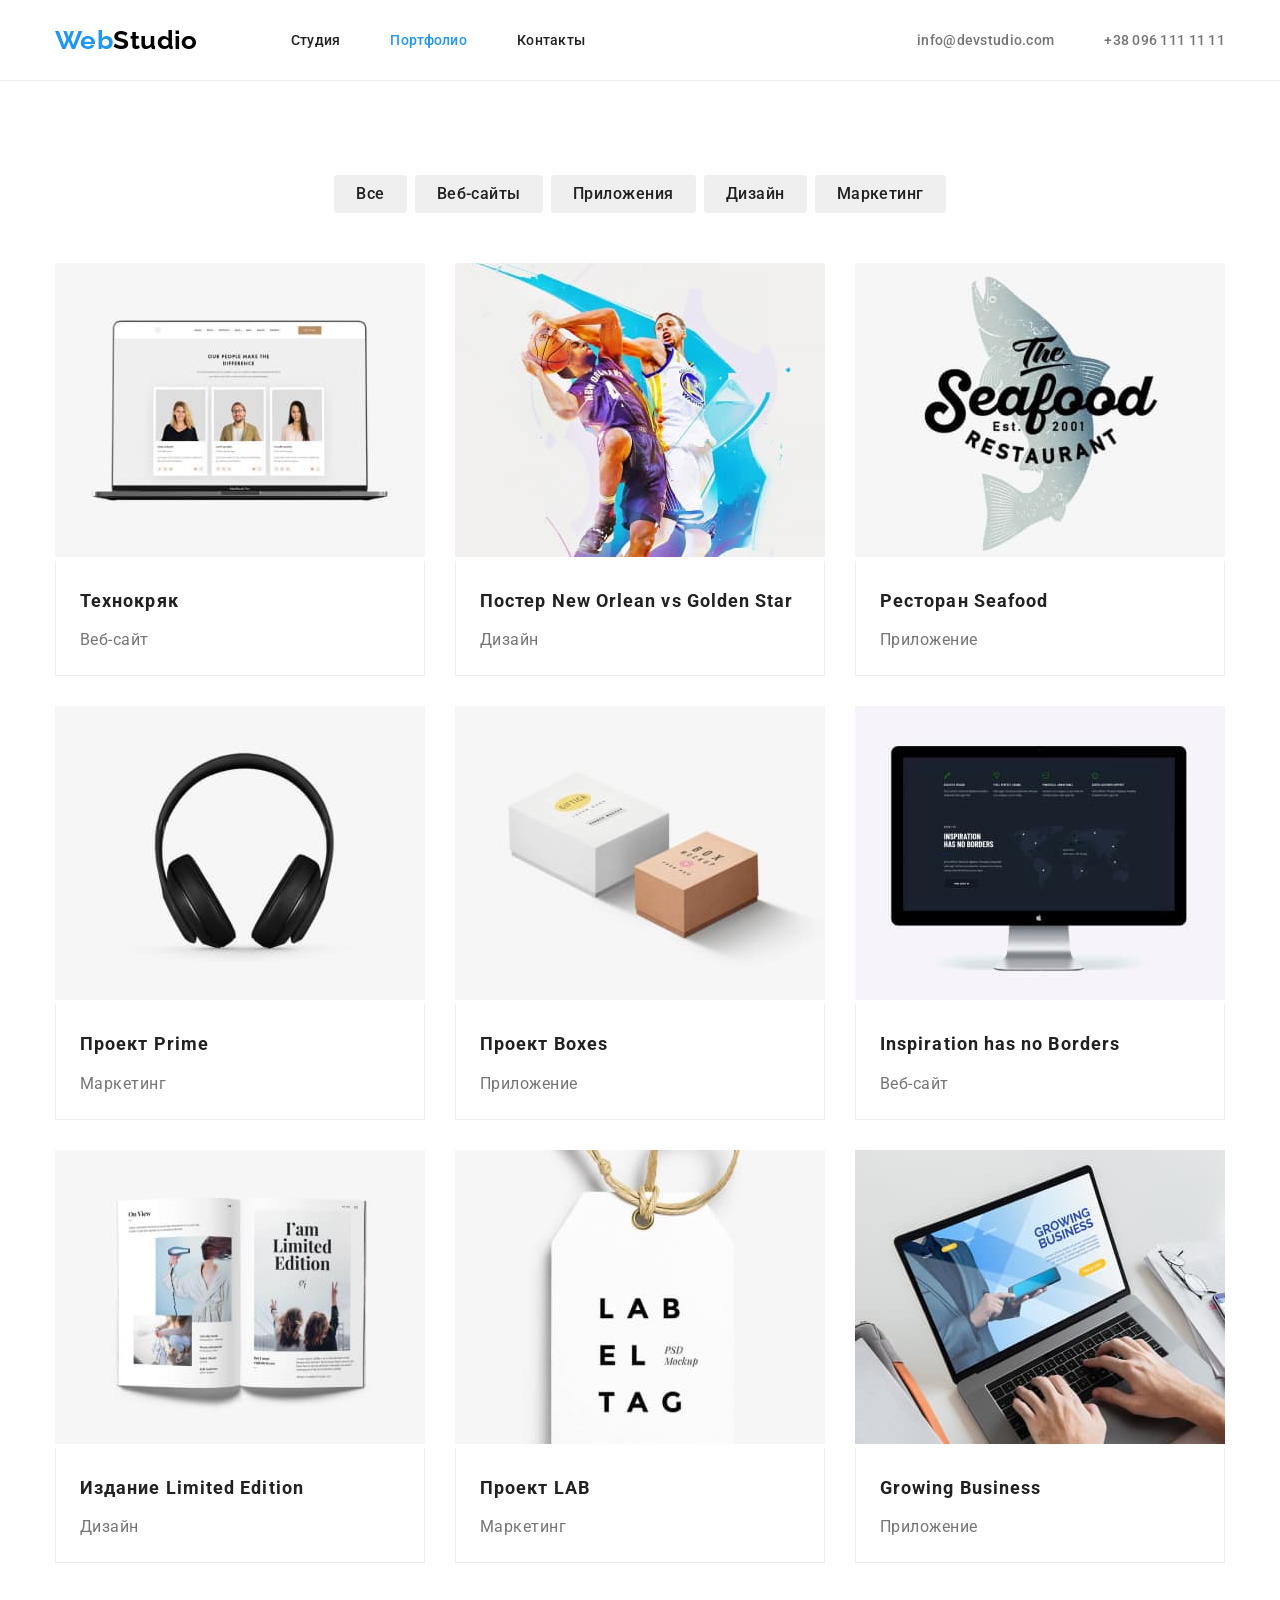
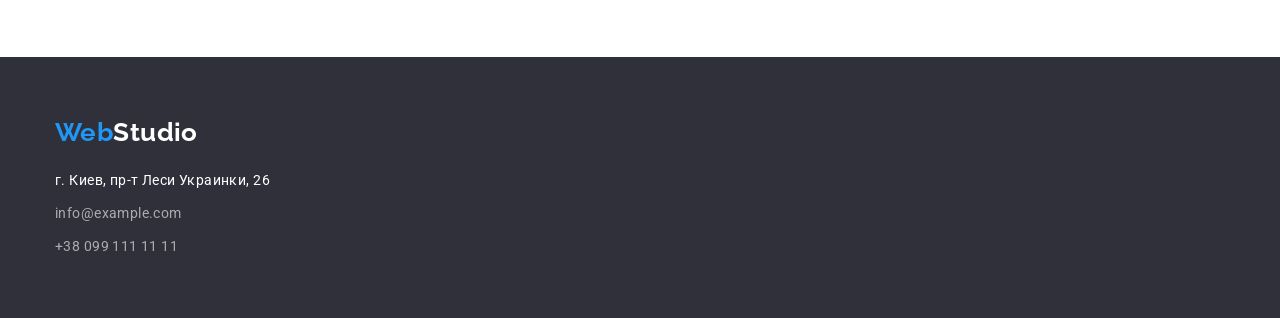
==== portfolio.html @ 9fe2330b "Initial commit" ====
<!DOCTYPE html>
<html lang="ru">
  <head>
    <meta charset="UTF-8" />
    <meta http-equiv="X-UA-Compatible" content="IE=edge" />
    <meta name="viewport" content="width=device-width, initial-scale=1.0" />
    <title>Document</title>
    <link rel="preconnect" href="https://fonts.googleapis.com" />
    <link rel="preconnect" href="https://fonts.gstatic.com" crossorigin />
    <link
      href="https://fonts.googleapis.com/css2?family=Raleway:wght@700&family=Roboto:wght@400;500;700;900&display=swap"
      rel="stylesheet"
    />
    <link
    rel="stylesheet"
    href="https://cdnjs.cloudflare.com/ajax/libs/modern-normalize/1.1.0/modern-normalize.min.css"
    integrity="sha512-wpPYUAdjBVSE4KJnH1VR1HeZfpl1ub8YT/NKx4PuQ5NmX2tKuGu6U/JRp5y+Y8XG2tV+wKQpNHVUX03MfMFn9Q=="
    crossorigin="anonymous"
    referrerpolicy="no-referrer"
  />
    <link rel="stylesheet" href="css/stules.css" />
  </head>
  <body>
    <!--Header section/шапка-->
    <header class="header">
      <div class="container header-container">
        <nav class="header-nav">
          <a class="logo" href=""><span class="logo-element">Web</span>Studio</a>
          <ul class="header-list">
            <li class="header-item">
              <a class="header-link" href="index.html">Студия</a>
            </li>
            <li class="header-item">
              <a class="header-link current-link" href="portfolio.html">Портфолио</a>
            </li>
            <li class="header-item">
              <a class="header-link" href="">Контакты</a>
            </li>
          </ul>
        </nav>

        <ul class="contacts">
          <li class="contacts-item">
            <a class="contacts-link" href="mailto:info@devstudio.com">info@devstudio.com</a>
          </li>
          <li class="contacts-item">
            <a class="contacts-link" href="tel:+380961111111">+38 096 111 11 11</a>
          </li>
        </ul>
      </div>
    </header>
    <main>
      <!--portfolio button-->
      <section class=" section">
        <div class="container">
        <ul class="portfolio-list ">
          <li class="portfolio-btn"><button type="button" class="text-btn">Все</button></li>
          <li class="portfolio-btn"><button type="button" class="text-btn">Веб-сайты</button></li>
          <li class="portfolio-btn"><button type="button" class="text-btn">Приложения</button></li>
          <li class="portfolio-btn"><button type="button" class="text-btn">Дизайн</button></li>
          <li class="portfolio-btn"><button type="button" class="text-btn">Маркетинг</button></li>
        </ul>
        <!--portfolio-->
        <ul class="portfolio-img-list">
          <li class="portfolio-item">
            <img src="./images/portfolio/technoquack.jpg" alt="две девушки и мужчина" width="370" />
           <div class="portfolio-kard">
            <h2 class="portfolio-title">Технокряк</h2>
            <p class="portfolio-text">Веб-сайт</p>
          </div>
          </li>
          <li class="portfolio-item">
            <img src="./images/portfolio/neworlean.jpg" alt="двoе мужчин с мячом " width="370" />
            <div class="portfolio-kard">
            <h2 class="portfolio-title"> Постер New Orlean vs Golden Star</h2>
            <p class="portfolio-text"> Дизайн</p>
          </div>
          </li>
          <li class="portfolio-item">
            <img src="./images/portfolio/seafood.jpg" alt="рыба" width="370" />
           <div class="portfolio-kard">
            <h2 class="portfolio-title">Ресторан Seafood</h2>
            <p class="portfolio-text">Приложение</p>
          </div>
          </li>
          <li class="portfolio-item">
            <img src="./images/portfolio/prime.jpg" alt="наушники" width="370" />
            <div class="portfolio-kard">
            <h2 class="portfolio-title">Проект Prime</h2>
            <p class="portfolio-text">Маркетинг</p>
          </div>
          </li>
          <li class="portfolio-item">
            <img src="./images/portfolio/boxes.jpg" alt=" две коробки" width="370" />
            <div class="portfolio-kard">
            <h2 class="portfolio-title">Проект Boxes</h2>
            <p class="portfolio-text">Приложение</p>
          </div>
          </li>
          <li class="portfolio-item">
            <img src="./images/portfolio/inspiration.jpg" alt="монитор" width="370" />
            <div class="portfolio-kard">
            <h2 class="portfolio-title">Inspiration has no Borders</h2>
            <p class="portfolio-text">Веб-сайт</p>
          </div>
          </li>
          <li class="portfolio-item">
            <img src="./images/portfolio/limited.jpg" alt="книга" width="370" />
            <div class="portfolio-kard">
            <h2 class="portfolio-title">Издание Limited Edition</h2>
            <p class="portfolio-text">Дизайн</p>
          </div>
          </li>
          <li class="portfolio-item">
            <img src="./images/portfolio/lab.jpg" alt="этикетка" width="370" />
            <div class="portfolio-kard">
            <h2 class="portfolio-title">Проект LAB</h2>
            <p class="portfolio-text">Маркетинг</p>
          </div>
          </li>
          <li class="portfolio-item">
            <img src="./images/portfolio/business.jpg" alt="ноутбук" width="370" />
            <div class="portfolio-kard">
            <h2 class="portfolio-title">Growing Business</h2>
            <p class="portfolio-text">Приложение</p>
          </div>
          </li>
        </ul>
      </div>
      </section>
    </main>
    <!--footer section/футер-->
    <footer class="footer">
      <div class="container">
      <a class="logo dark" href=""><span class="logo-element">Web</span>Studio</a>
      <address class="address">
        <ul class="address-list">
          <li class="fooer-item">
            <a
              class="adress-maps"
              href="https://goo.gl/maps/gGmX7VC3EeBHj8JXA"
              target="_blank"
              rel="noopener noreferrer"
              >г. Киев, пр-т Леси Украинки, 26</a
            >
          </li>
          <li class="fooer-item">
            <a class="footer-mail" href="mailto:info@example.com">info@example.com</a>
          </li>
          <li class="fooer-item">
            <a class="footer-tel" href="tel:+380991111111">+38 099 111 11 11</a>
          </li>
        </ul>
      </address>
    </div>
    </footer>
  </body>
</html>
---- css/stules.css ----
:root {
  /* fonts */
  --main-font: Roboto, sans-serif;
  --secondary-font: Raleway, sans-serif;
  /* text colors */
  --main-tx-cl: #212121;
  --secondary-tx-cl: #757575;
  /* bg colors */
  --dark-bg-cl: #2f303a;
  --light-bg-cl: #f5f4fa;
  --white-color: #ffffff;
  /* logo colors */
  --blue-logo-cl: #2196f3;
  --dark-logo-cl: #000000;
  --white-logo-cl: #ffffff;
  /* others colors */
  --footer-primary-cl: rgba(255, 255, 255, 0.6);
}

/* reset styles */

/*сброс маржинов верх-низ*/
h1,
h2,
h3,
h4,
h5,
h6,
p,
a,
ul,
li {
  text-decoration: none;
  list-style: none;
  padding: 0;
  margin: 0;
}

/* Убрирает ненужные заголовки */
.hidden {
  position: absolute;
  width: 1px;
  height: 1px;
  margin: -1px;
  border: 0;
  padding: 0;

  white-space: nowrap;
  clip-path: inset(100%);
  clip: rect(0 0 0 0);
  overflow: hidden;
}

/* base styles */
.btn {
  font-family: inherit;
  display: inline-block;
  border: 0;
  cursor: pointer;
  text-align: center;
}

/* добавляет Контейнер */
.container {
  width: 1200px;
  padding-left: 15px;
  padding-right: 15px;
  margin-left: auto;
  margin-right: auto;
}

/* body */
body {
  font-family: var(--main-font);
  color: var(--main-tx-cl);
  letter-spacing: 0.03em;
  font-size: 14px;
  line-height: 1.14;
}

/*логотип*/
.logo {
  font-family: var(--secondary-font);
  color: var(--dark-logo-cl);

  font-weight: 700;
  font-size: 26px;
  line-height: calc(31 / 26);
}

/*добавляет цвет в логотип*/
.logo-element {
  color: var(--blue-logo-cl);
}

/* розмещает в одну строку лого и навигацию*/
.header-container,
.header-nav {
  display: flex;
  align-items: center;
}

/* добавляет отступ от логотипа*/
.header-list {
  display: flex;
  margin-left: 93px;
}

/*добавляет отступ в навигации*/
.header-list .header-item:not(:last-child) {
  margin-right: 50px;
}

/* */
.header-link,
.contacts-link {
  color: var(--main-tx-cl);

  display: block;
  padding-top: 32px;
  padding-bottom: 32px;

  font-weight: 500;
  font-size: 14px;
  line-height: calc(16 / 14);
  letter-spacing: 0.02em;
}

/*розмещает в одну строку контакты*/
.contacts {
  display: flex;
  margin-left: auto;
}

/*добавляет отступ в контактах*/
.contacts .contacts-item:not(:last-child) {
  margin-right: 50px;
}

.contacts-link {
  color: #757575;
}

.current-link {
  color: #2196f3;
}

.contacts-link:hover,
.contacts-link:focus,
.header-link:hover,
.header-link:focus {
  color: var(--blue-logo-cl);
}
/*добавляет нижнюю рамку*/
.header {
  border-bottom: 1px solid #ececec;
}

/* hero section */
.hero {
  background-color: var(--dark-bg-cl);
  text-align: center;
  padding: 200px 0;
}

.hero-title {
  color: #ffffff;

  font-weight: 900;
  font-size: 44px;
  line-height: calc(60 / 44);
  letter-spacing: 0.06em;
  text-transform: uppercase;

  margin-top: 0px;
  margin-bottom: 30px;
}
/*кнопка-героя*/
.hero-btn {
  background-color: #2196f3;
  color: #ffffff;

  font-weight: 700;
  font-size: 16px;
  line-height: calc(30 / 16);
  letter-spacing: 0.06em;

  border-radius: 4px;
  padding: 10px 32px;
  min-width: 200px;
}

.btn:hover,
.btn:focus {
  background-color: #188ce8;
}

/* work section */

.section {
  padding-top: 94px;
  padding-bottom: 94px;
}

.no-pading {
  padding-bottom: 0;
}

.work-list {
  display: flex;
  justify-content: center;
}

.work-list .work-item:not(:last-child) {
  margin-right: 30px;
}

.work-item {
  width: 270px;
}

.work-title {
  font-weight: 700;
  font-size: 14px;
  line-height: calc(16 / 14);
  letter-spacing: 0.03em;
  text-transform: uppercase;

  margin-bottom: 10px;
}
.work-text {
  font-size: 14px;
  line-height: calc(24 / 14);
  letter-spacing: 0.03em;
  color: #757575;
}

/* lessons section/Чем мы занимаемся */

.lessons-title {
  text-align: center;

  font-weight: 700;
  font-size: 36px;
  line-height: calc(42 / 36);
  letter-spacing: 0.03em;

  margin-bottom: 50px;
}

.lessons-list {
  display: flex;
  justify-content: space-between;
  padding-left: 0;
}

.lessons-img {
  display: block;
}

.lessons-list .lessons-item:not(:last-child) {
  margin-right: 30px;
}

/* team section/Наша команда */
.team {
  background: #f5f4fa;
  }
  
.team-title {
  color: #212121;
  text-align: center;

  font-weight: 700;
  font-size: 36px;
  line-height: calc(42 / 36);
  letter-spacing: 0.03em;

  margin-bottom: 50px;
}

.team-list {
  display: flex;
  justify-content: space-between;
  padding-left: 0;
}

.team-list .team-item:not(:last-child) {
  margin-right: 30px;
}

.team-card {
  background-color: #ffffff;

  text-align: center;
  box-shadow: 0px 1px 3px rgba(0, 0, 0, 0.12), 0px 1px 1px rgba(0, 0, 0, 0.14),
    0px 2px 1px rgba(0, 0, 0, 0.2);
  border-radius: 0px 0px 4px 4px;

  padding-top: 30px;
  padding-bottom: 30px;
}

.team-job {
  font-size: 16px;
  line-height: calc(19 / 16);
  letter-spacing: 0.03em;
  color: #757575;
}

.team-name {
  font-weight: 500;
  font-size: 16px;
  line-height: calc(19 / 16);
  letter-spacing: 0.03em;

  margin-bottom: 10px;
}

/* footer section/футер */
.footer {
  background: #2f303a;
  padding-top: 60px;
  padding-bottom: 60px;
}

.dark {
  color: #ffffff;
  display: inline-block;
  margin-bottom: 20px;
}

.address-list .fooer-item:not(:last-child) {
  margin-bottom: 9px;
}

.address {
  font-style: normal;
}

.adress-maps {
  font-size: 14px;
  line-height: calc(24 / 14);
  letter-spacing: 0.03em;
  color: #ffffff;
}

.footer-mail,
.footer-tel {
  font-size: 14px;
  line-height: calc(24 / 14);
  letter-spacing: 0.03em;
  color: rgba(255, 255, 255, 0.6);
}

.footer-mail:hover,
.footer-mail:focus,
.footer-tel:hover,
.footer-tel:focus {
  color: #188ce8;
}

/*стили для портфолио*/

/*portfolio  */

.portfolio-list {
  display: flex;
  justify-content: center;

  margin-bottom: 50px;
}

.portfolio-list .portfolio-btn:not(:last-child) {
  margin-right: 8px;
}

.text-btn {
  color: #212121;
  font-family: inherit;
  font-weight: 500;

  font-size: 16px;
  line-height: calc(26 / 16);
  letter-spacing: 0.03em;
  text-align: center;
  cursor: pointer;

  padding: 6px 22px;
  border-radius: 4px;
  border: 0;
}

.text-btn-withe:hover,
.text-btn-withe:focus,
.text-btn:hover,
.text-btn:focus {
  background-color: #188ce8;
  color: #ffffff;
}

.portfolio-img-list {
  display: flex;
  flex-wrap: wrap;
}

/* calc ((100% - кол-во марджинов в строке * значение марджина ) / кол-во элементов в строке */
.portfolio-img-list .portfolio-item {
  width: calc((100% - 60px) / 3);

  margin-right: 30px;
  margin-bottom: 30px;
}

.portfolio-img-list .portfolio-item:nth-child(3n) {
  margin-right: 0;
}

.portfolio-img-list .portfolio-item:nth-last-child(-n + 3) {
  margin-bottom: 0;
}

.portfolio-kard {
  padding: 20px 24px;
  border: 1px solid #eeeeee;
  border-top: 0;
}

.portfolio-title {
  font-weight: 700;
  font-size: 18px;
  line-height: calc(36 / 16);
  letter-spacing: 0.06em;
  color: #212121;

  margin-bottom: 4px;
}

.portfolio-text {
  font-size: 16px;
  line-height: calc(30 / 16);
  letter-spacing: 0.03em;
  color: #757575;
}
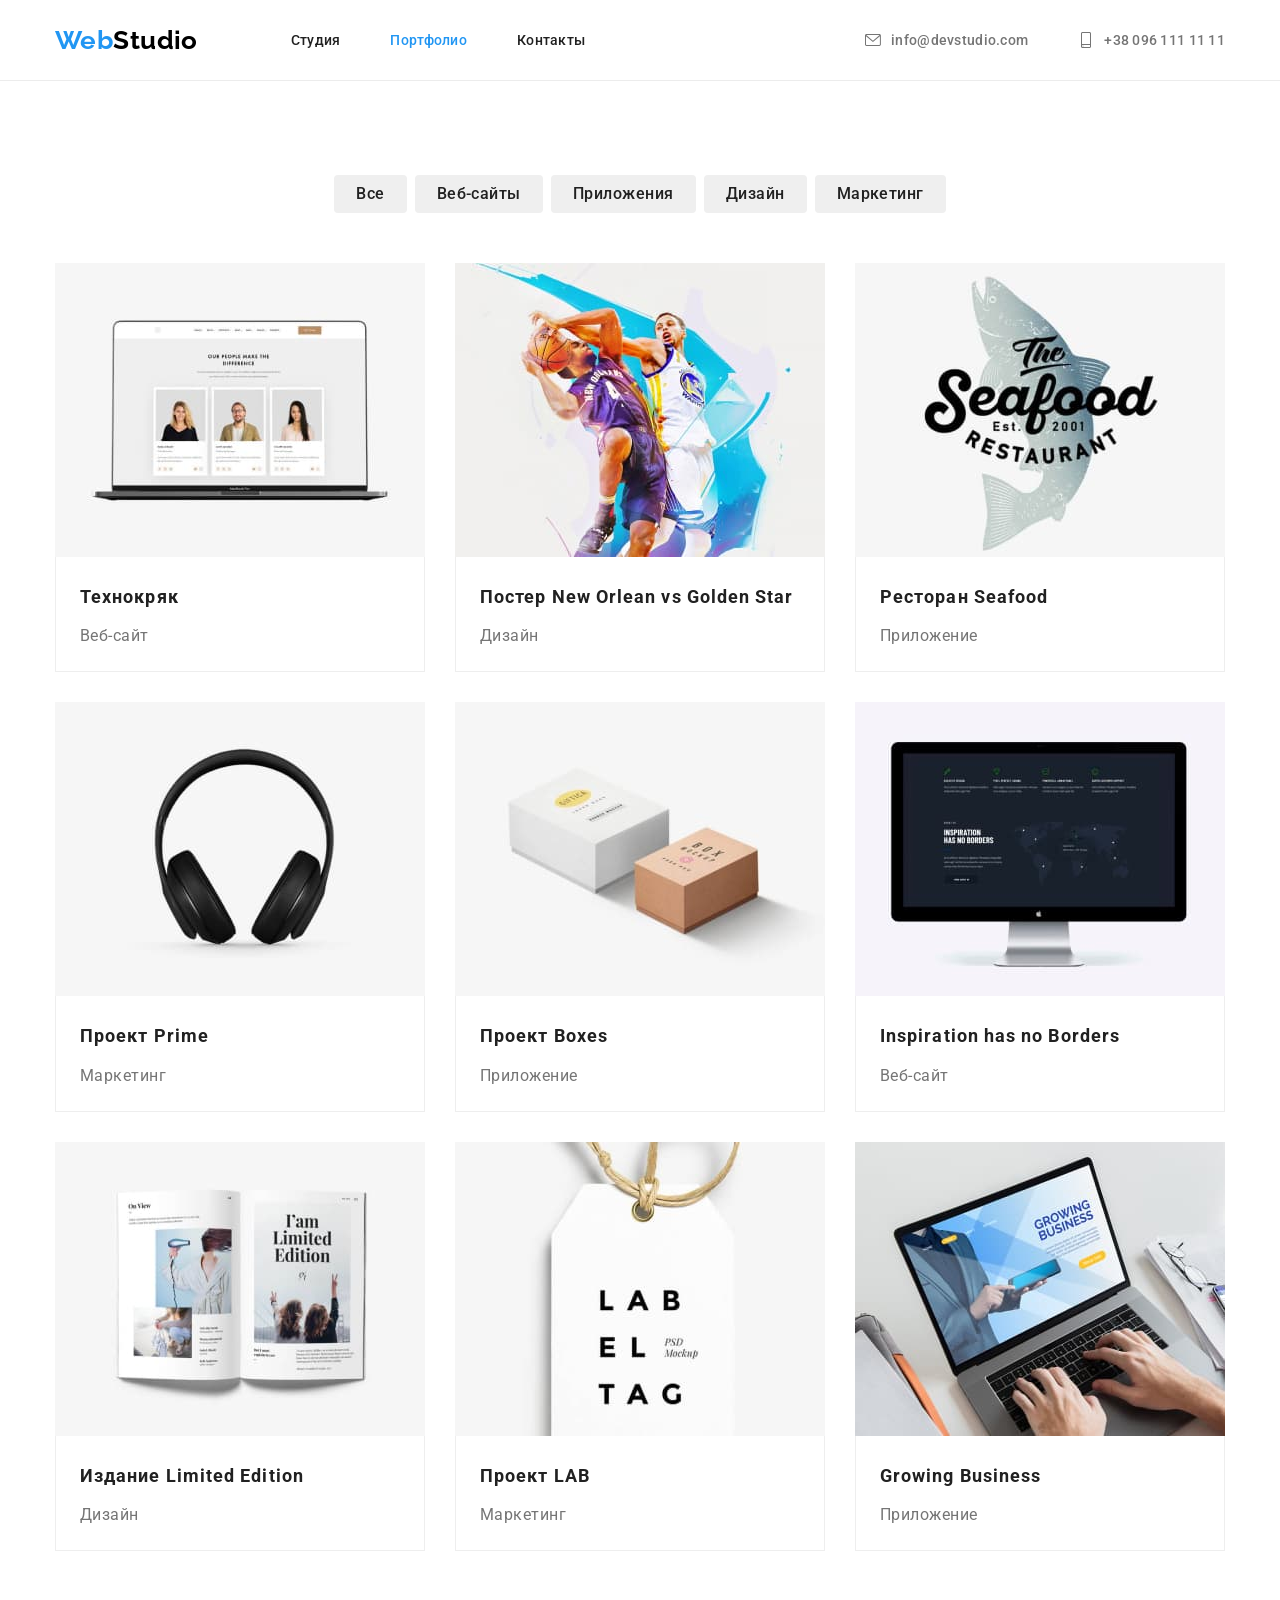
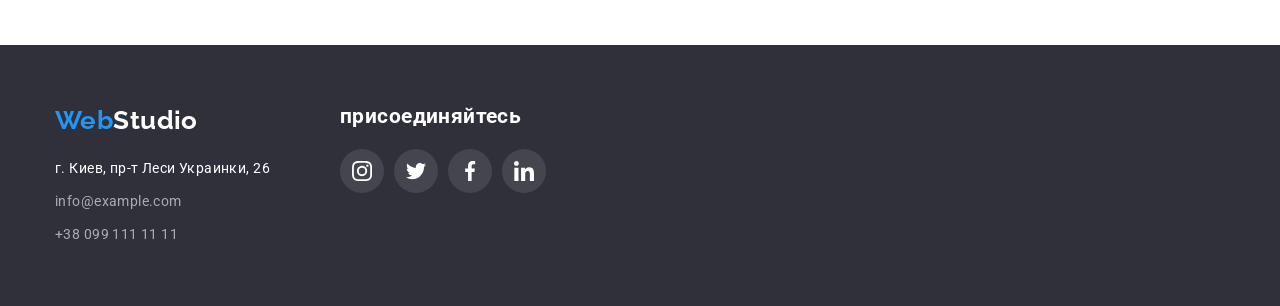
==== commit 31bf1782: "добавляет тень на портфолио" ====
--- a/portfolio.html
+++ b/portfolio.html
@@ -12,12 +12,12 @@
       rel="stylesheet"
     />
     <link
-    rel="stylesheet"
-    href="https://cdnjs.cloudflare.com/ajax/libs/modern-normalize/1.1.0/modern-normalize.min.css"
-    integrity="sha512-wpPYUAdjBVSE4KJnH1VR1HeZfpl1ub8YT/NKx4PuQ5NmX2tKuGu6U/JRp5y+Y8XG2tV+wKQpNHVUX03MfMFn9Q=="
-    crossorigin="anonymous"
-    referrerpolicy="no-referrer"
-  />
+      rel="stylesheet"
+      href="https://cdnjs.cloudflare.com/ajax/libs/modern-normalize/1.1.0/modern-normalize.min.css"
+      integrity="sha512-wpPYUAdjBVSE4KJnH1VR1HeZfpl1ub8YT/NKx4PuQ5NmX2tKuGu6U/JRp5y+Y8XG2tV+wKQpNHVUX03MfMFn9Q=="
+      crossorigin="anonymous"
+      referrerpolicy="no-referrer"
+    />
     <link rel="stylesheet" href="css/stules.css" />
   </head>
   <body>
@@ -38,121 +38,171 @@
             </li>
           </ul>
         </nav>
-
         <ul class="contacts">
           <li class="contacts-item">
-            <a class="contacts-link" href="mailto:info@devstudio.com">info@devstudio.com</a>
+            <a class="contacts-link" href="mailto:info@devstudio.com">
+              <svg class="svg-mail">
+                <use href="./images/icons.svg#mail"></use>
+              </svg>
+              info@devstudio.com</a
+            >
           </li>
           <li class="contacts-item">
-            <a class="contacts-link" href="tel:+380961111111">+38 096 111 11 11</a>
+            <a class="contacts-link" href="tel:+380961111111">
+              <svg class="svg-smartphone">
+                <use href="./images/icons.svg#smartphone"></use>
+              </svg>
+              +38 096 111 11 11</a
+            >
           </li>
         </ul>
       </div>
     </header>
     <main>
       <!--portfolio button-->
-      <section class=" section">
+      <section class="section">
         <div class="container">
-        <ul class="portfolio-list ">
-          <li class="portfolio-btn"><button type="button" class="text-btn">Все</button></li>
-          <li class="portfolio-btn"><button type="button" class="text-btn">Веб-сайты</button></li>
-          <li class="portfolio-btn"><button type="button" class="text-btn">Приложения</button></li>
-          <li class="portfolio-btn"><button type="button" class="text-btn">Дизайн</button></li>
-          <li class="portfolio-btn"><button type="button" class="text-btn">Маркетинг</button></li>
-        </ul>
-        <!--portfolio-->
-        <ul class="portfolio-img-list">
-          <li class="portfolio-item">
-            <img src="./images/portfolio/technoquack.jpg" alt="две девушки и мужчина" width="370" />
-           <div class="portfolio-kard">
-            <h2 class="portfolio-title">Технокряк</h2>
-            <p class="portfolio-text">Веб-сайт</p>
-          </div>
-          </li>
-          <li class="portfolio-item">
-            <img src="./images/portfolio/neworlean.jpg" alt="двoе мужчин с мячом " width="370" />
-            <div class="portfolio-kard">
-            <h2 class="portfolio-title"> Постер New Orlean vs Golden Star</h2>
-            <p class="portfolio-text"> Дизайн</p>
-          </div>
-          </li>
-          <li class="portfolio-item">
-            <img src="./images/portfolio/seafood.jpg" alt="рыба" width="370" />
-           <div class="portfolio-kard">
-            <h2 class="portfolio-title">Ресторан Seafood</h2>
-            <p class="portfolio-text">Приложение</p>
-          </div>
-          </li>
-          <li class="portfolio-item">
-            <img src="./images/portfolio/prime.jpg" alt="наушники" width="370" />
-            <div class="portfolio-kard">
-            <h2 class="portfolio-title">Проект Prime</h2>
-            <p class="portfolio-text">Маркетинг</p>
-          </div>
-          </li>
-          <li class="portfolio-item">
-            <img src="./images/portfolio/boxes.jpg" alt=" две коробки" width="370" />
-            <div class="portfolio-kard">
-            <h2 class="portfolio-title">Проект Boxes</h2>
-            <p class="portfolio-text">Приложение</p>
-          </div>
-          </li>
-          <li class="portfolio-item">
-            <img src="./images/portfolio/inspiration.jpg" alt="монитор" width="370" />
-            <div class="portfolio-kard">
-            <h2 class="portfolio-title">Inspiration has no Borders</h2>
-            <p class="portfolio-text">Веб-сайт</p>
-          </div>
-          </li>
-          <li class="portfolio-item">
-            <img src="./images/portfolio/limited.jpg" alt="книга" width="370" />
-            <div class="portfolio-kard">
-            <h2 class="portfolio-title">Издание Limited Edition</h2>
-            <p class="portfolio-text">Дизайн</p>
-          </div>
-          </li>
-          <li class="portfolio-item">
-            <img src="./images/portfolio/lab.jpg" alt="этикетка" width="370" />
-            <div class="portfolio-kard">
-            <h2 class="portfolio-title">Проект LAB</h2>
-            <p class="portfolio-text">Маркетинг</p>
-          </div>
-          </li>
-          <li class="portfolio-item">
-            <img src="./images/portfolio/business.jpg" alt="ноутбук" width="370" />
-            <div class="portfolio-kard">
-            <h2 class="portfolio-title">Growing Business</h2>
-            <p class="portfolio-text">Приложение</p>
-          </div>
-          </li>
-        </ul>
-      </div>
+          <ul class="portfolio-list">
+            <li class="portfolio-btn"><button type="button" class="text-btn">Все</button></li>
+            <li class="portfolio-btn"><button type="button" class="text-btn">Веб-сайты</button></li>
+            <li class="portfolio-btn">
+              <button type="button" class="text-btn">Приложения</button>
+            </li>
+            <li class="portfolio-btn"><button type="button" class="text-btn">Дизайн</button></li>
+            <li class="portfolio-btn"><button type="button" class="text-btn">Маркетинг</button></li>
+          </ul>
+          <!--portfolio-->
+          <ul class="portfolio-img-list">
+            <li class="portfolio-item">
+              <img
+                src="./images/portfolio/technoquack.jpg"
+                alt="две девушки и мужчина"
+                width="370"
+              />
+              <div class="portfolio-kard">
+                <h2 class="portfolio-title">Технокряк</h2>
+                <p class="portfolio-text">Веб-сайт</p>
+              </div>
+            </li>
+            <li class="portfolio-item">
+              <img src="./images/portfolio/neworlean.jpg" alt="двoе мужчин с мячом " width="370" />
+              <div class="portfolio-kard">
+                <h2 class="portfolio-title">Постер New Orlean vs Golden Star</h2>
+                <p class="portfolio-text">Дизайн</p>
+              </div>
+            </li>
+            <li class="portfolio-item">
+              <img src="./images/portfolio/seafood.jpg" alt="рыба" width="370" />
+              <div class="portfolio-kard">
+                <h2 class="portfolio-title">Ресторан Seafood</h2>
+                <p class="portfolio-text">Приложение</p>
+              </div>
+            </li>
+            <li class="portfolio-item">
+              <img src="./images/portfolio/prime.jpg" alt="наушники" width="370" />
+              <div class="portfolio-kard">
+                <h2 class="portfolio-title">Проект Prime</h2>
+                <p class="portfolio-text">Маркетинг</p>
+              </div>
+            </li>
+            <li class="portfolio-item">
+              <img src="./images/portfolio/boxes.jpg" alt=" две коробки" width="370" />
+              <div class="portfolio-kard">
+                <h2 class="portfolio-title">Проект Boxes</h2>
+                <p class="portfolio-text">Приложение</p>
+              </div>
+            </li>
+            <li class="portfolio-item">
+              <img src="./images/portfolio/inspiration.jpg" alt="монитор" width="370" />
+              <div class="portfolio-kard">
+                <h2 class="portfolio-title">Inspiration has no Borders</h2>
+                <p class="portfolio-text">Веб-сайт</p>
+              </div>
+            </li>
+            <li class="portfolio-item">
+              <img src="./images/portfolio/limited.jpg" alt="книга" width="370" />
+              <div class="portfolio-kard">
+                <h2 class="portfolio-title">Издание Limited Edition</h2>
+                <p class="portfolio-text">Дизайн</p>
+              </div>
+            </li>
+            <li class="portfolio-item">
+              <img src="./images/portfolio/lab.jpg" alt="этикетка" width="370" />
+              <div class="portfolio-kard">
+                <h2 class="portfolio-title">Проект LAB</h2>
+                <p class="portfolio-text">Маркетинг</p>
+              </div>
+            </li>
+            <li class="portfolio-item">
+              <img src="./images/portfolio/business.jpg" alt="ноутбук" width="370" />
+              <div class="portfolio-kard">
+                <h2 class="portfolio-title">Growing Business</h2>
+                <p class="portfolio-text">Приложение</p>
+              </div>
+            </li>
+          </ul>
+        </div>
       </section>
     </main>
     <!--footer section/футер-->
     <footer class="footer">
-      <div class="container">
-      <a class="logo dark" href=""><span class="logo-element">Web</span>Studio</a>
-      <address class="address">
-        <ul class="address-list">
-          <li class="fooer-item">
-            <a
-              class="adress-maps"
-              href="https://goo.gl/maps/gGmX7VC3EeBHj8JXA"
-              target="_blank"
-              rel="noopener noreferrer"
-              >г. Киев, пр-т Леси Украинки, 26</a
-            >
-          </li>
-          <li class="fooer-item">
-            <a class="footer-mail" href="mailto:info@example.com">info@example.com</a>
-          </li>
-          <li class="fooer-item">
-            <a class="footer-tel" href="tel:+380991111111">+38 099 111 11 11</a>
-          </li>
-        </ul>
-      </address>
-    </div>
+      <div class="container nav">
+        <div class="footer-address">
+          <a class="logo dark" href=""><span class="logo-element">Web</span>Studio</a>
+          <address class="address">
+            <ul class="address-list">
+              <li class="fooer-item">
+                <a
+                  class="adress-maps"
+                  href="https://goo.gl/maps/gGmX7VC3EeBHj8JXA"
+                  target="_blank"
+                  rel="noopener noreferrer"
+                  >г. Киев, пр-т Леси Украинки, 26</a
+                >
+              </li>
+              <li class="fooer-item">
+                <a class="footer-mail" href="mailto:info@example.com">info@example.com</a>
+              </li>
+              <li class="fooer-item">
+                <a class="footer-tel" href="tel:+380991111111">+38 099 111 11 11</a>
+              </li>
+            </ul>
+          </address>
+        </div>
+        <div class="fooer-social">
+          <h2 class="social-title">присоединяйтесь</h2>
+          <ul class="social-list">
+            <li class="social-item">
+              <a class="social-link" href="" target="_blank" rel="nofollow noopener noreferrer">
+                <svg class="svg-social">
+                  <use href="./images/icons.svg#instagram"></use>
+                </svg>
+              </a>
+            </li>
+            <li class="social-item">
+              <a class="social-link" href="" target="_blank" rel="nofollow noopener noreferrer">
+                <svg class="svg-social">
+                  <use href="./images/icons.svg#twitter"></use>
+                </svg>
+              </a>
+            </li>
+            <li class="social-item">
+              <a class="social-link" href="" target="_blank" rel="nofollow noopener noreferrer">
+                <svg class="svg-social">
+                  <use href="./images/icons.svg#facebook"></use>
+                </svg>
+              </a>
+            </li>
+            <li class="">
+              <a class="social-link" href="" target="_blank" rel="nofollow noopener noreferrer">
+                <svg class="svg-social">
+                  <use href="./images/icons.svg#linkedin"></use>
+                </svg>
+              </a>
+            </li>
+          </ul>
+        </div>
+      </div>
     </footer>
   </body>
 </html>
--- a/css/stules.css
+++ b/css/stules.css
@@ -35,6 +35,12 @@
   padding: 0;
   margin: 0;
 }
+/*0000000000000000000000000000000000000000000000000000*/
+img {
+  display: block;
+  max-width: 100%;
+  height: auto;
+}
 
 /* Убрирает ненужные заголовки */
 .hidden {
@@ -116,7 +122,8 @@
 .contacts-link {
   color: var(--main-tx-cl);
 
-  display: block;
+  display: flex;
+  align-items: center;
   padding-top: 32px;
   padding-bottom: 32px;
 
@@ -156,9 +163,23 @@
   border-bottom: 1px solid #ececec;
 }
 
+.svg-mail,
+.svg-smartphone {
+  fill: currentColor;
+  width: 16px;
+  height: 16px;
+  margin-right: 10px;
+}
+
 /* hero section */
 .hero {
+  max-width: 1600px;
   background-color: var(--dark-bg-cl);
+  background-image: linear-gradient(to right, rgba(47, 48, 58, 0.4), rgba(47, 48, 58, 0.4)),
+    url('../images/hero/hero.jpg');
+  background-repeat: no-repeat;
+  background-position: center;
+  background-size: cover;
   text-align: center;
   padding: 200px 0;
 }
@@ -219,6 +240,22 @@
   width: 270px;
 }
 
+.svg-work {
+  display: flex;
+  justify-content: center;
+  align-items: center;
+  width: 270px;
+  height: 120px;
+  margin-bottom: 30px;
+  background-color: #f5f4fa;
+  border-radius: 4px;
+}
+
+.work-icons {
+  width: 70px;
+  height: 70px;
+}
+
 .work-title {
   font-weight: 700;
   font-size: 14px;
@@ -265,8 +302,8 @@
 /* team section/Наша команда */
 .team {
   background: #f5f4fa;
-  }
-  
+}
+
 .team-title {
   color: #212121;
   text-align: center;
@@ -291,7 +328,6 @@
 
 .team-card {
   background-color: #ffffff;
-
   text-align: center;
   box-shadow: 0px 1px 3px rgba(0, 0, 0, 0.12), 0px 1px 1px rgba(0, 0, 0, 0.14),
     0px 2px 1px rgba(0, 0, 0, 0.2);
@@ -306,8 +342,9 @@
   line-height: calc(19 / 16);
   letter-spacing: 0.03em;
   color: #757575;
-}
-
+  margin-bottom: 16px;
+}
+/*111111111111111111111111*/
 .team-name {
   font-weight: 500;
   font-size: 16px;
@@ -317,6 +354,79 @@
   margin-bottom: 10px;
 }
 
+.svg-team {
+  display: flex;
+  justify-content: center;
+  padding-left: 32px;
+  padding-right: 32px;
+}
+.svg-team-item {
+  margin-right: 10px;
+}
+
+.svg-team-link {
+  display: flex;
+  justify-content: center;
+  align-items: center;
+  width: 44px;
+  height: 44px;
+  border-radius: 50%;
+  color: #afb1b8;
+}
+
+.svg-team-link:hover,
+.svg-team-link:focus {
+  color: #ffffff;
+  background-color: #2196f3;
+}
+
+.svg-icons {
+  fill: currentColor;
+  width: 20px;
+  height: 20px;
+}
+
+/*Постоянные клиенты*/
+
+.clients-title {
+  color: #212121;
+  font-weight: 700;
+  font-size: 36px;
+  line-height: 1.17;
+  text-align: center;
+  margin-top: 0;
+  margin-bottom: 50px;
+}
+
+.clients-list {
+  display: flex;
+  justify-content: space-between;
+  padding-left: 0;
+}
+
+.clients-link {
+  display: flex;
+  align-items: center;
+  justify-content: center;
+  width: 170px;
+  height: 92px;
+  color: #afb1b8;
+  border: 1px solid #afb1b8;
+  border-radius: 4px;
+}
+
+.clients-link > .svg-clients {
+  fill: currentColor;
+  height: 60px;
+}
+
+.clients-link:hover,
+.clients-link:focus {
+  color: #2196f3;
+  border-color: #2196f3;
+}
+
+/*88888888888888888888888*/
 /* footer section/футер */
 .footer {
   background: #2f303a;
@@ -402,6 +512,12 @@
 .portfolio-img-list {
   display: flex;
   flex-wrap: wrap;
+}
+
+.portfolio-img-list > .portfolio-item:hover,
+.portfolio-img-list > .portfolio-item:focus {
+  box-shadow: 0px 1px 1px rgba(0, 0, 0, 0.12), 0px 4px 4px rgba(0, 0, 0, 0.06),
+    1px 4px 6px rgba(0, 0, 0, 0.16);
 }
 
 /* calc ((100% - кол-во марджинов в строке * значение марджина ) / кол-во элементов в строке */
@@ -442,3 +558,51 @@
   letter-spacing: 0.03em;
   color: #757575;
 }
+
+.footer-address {
+  margin-right: 70px;
+}
+
+.social-title {
+  color: #ffffff;
+
+  margin-bottom: 20px;
+}
+
+.footer > .nav {
+  display: flex;
+}
+
+.footer-social {
+  padding-top: 15px;
+}
+
+.social-list {
+  display: flex;
+  justify-content: center;
+}
+
+.social-item {
+  margin-right: 10px;
+}
+
+.social-link {
+  display: flex;
+  justify-content: center;
+  align-items: center;
+  width: 44px;
+  height: 44px;
+  border-radius: 50%;
+  color: #ffffff;
+  background-color: rgba(255, 255, 255, 0.1);
+}
+.svg-social {
+  fill: currentColor;
+  width: 20px;
+  height: 20px;
+}
+
+.social-link:hover,
+.social-link:focus {
+  background-color: #188ce8;
+}
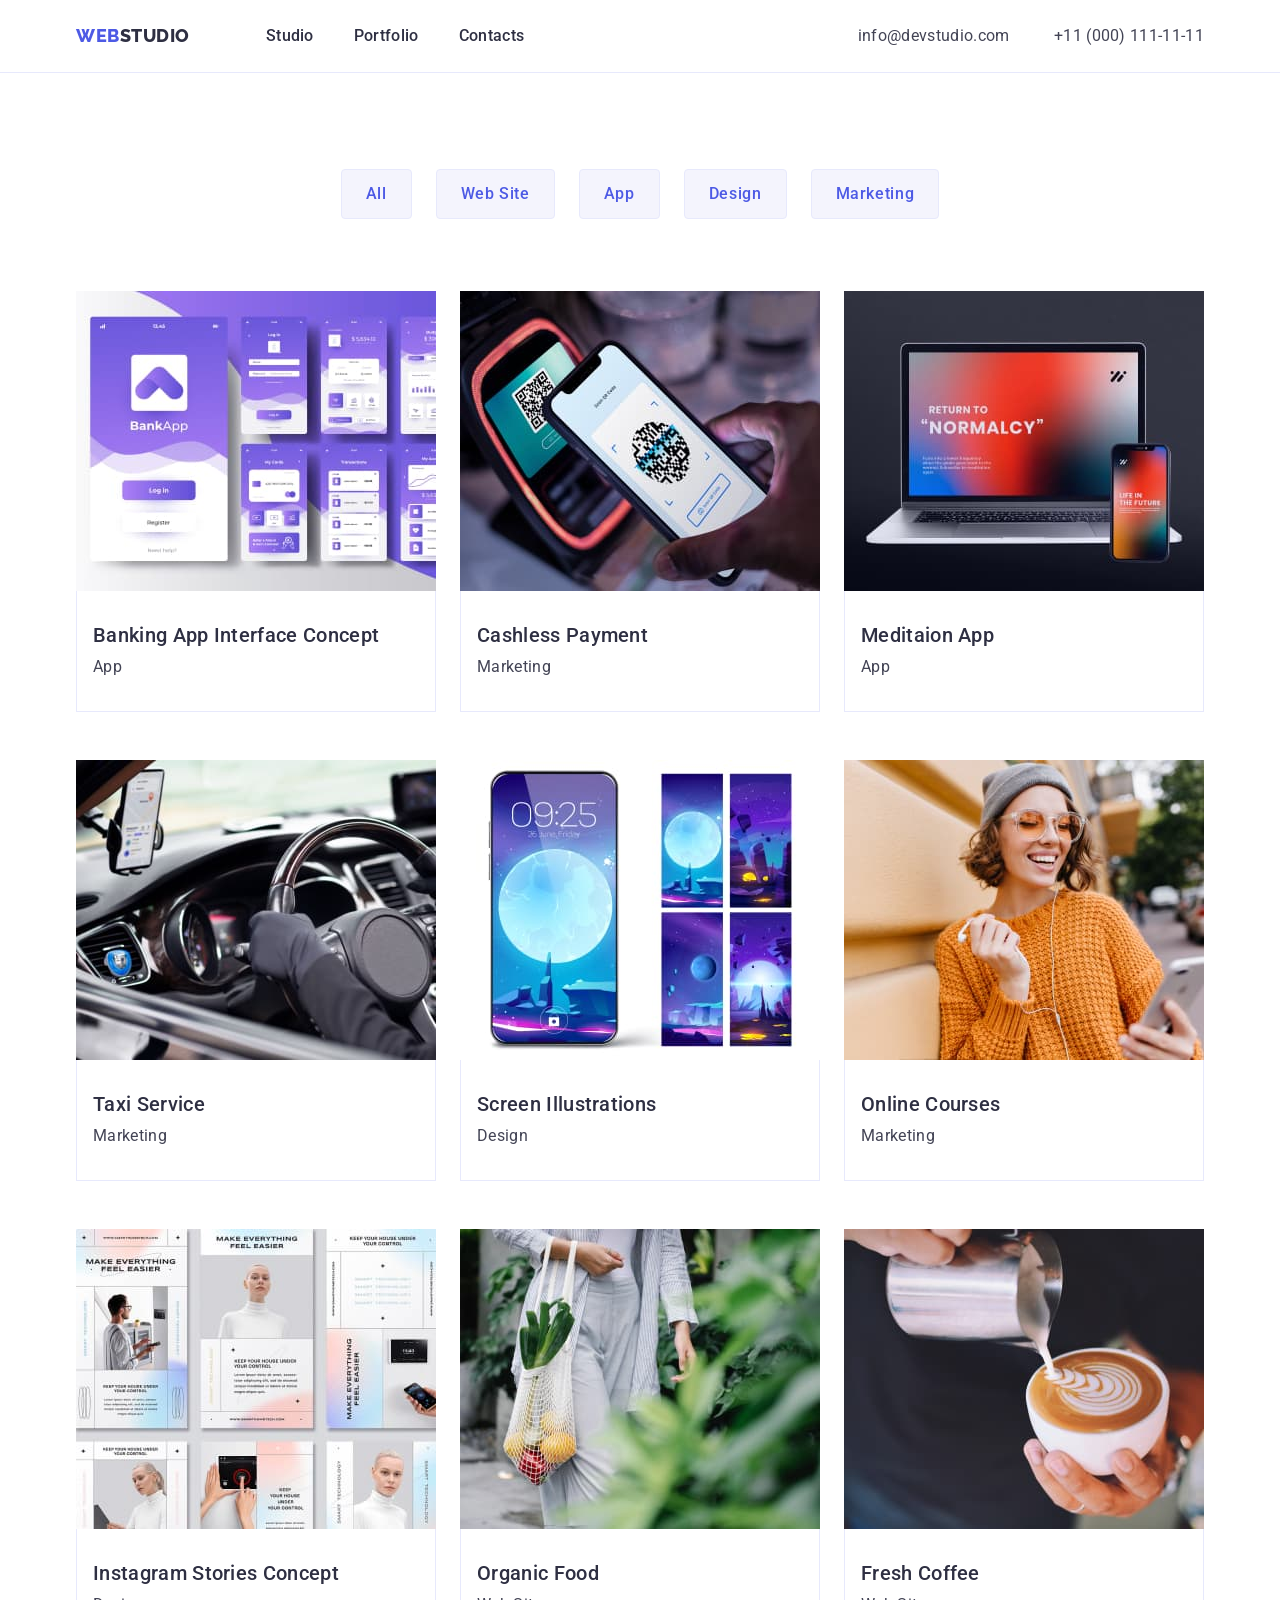
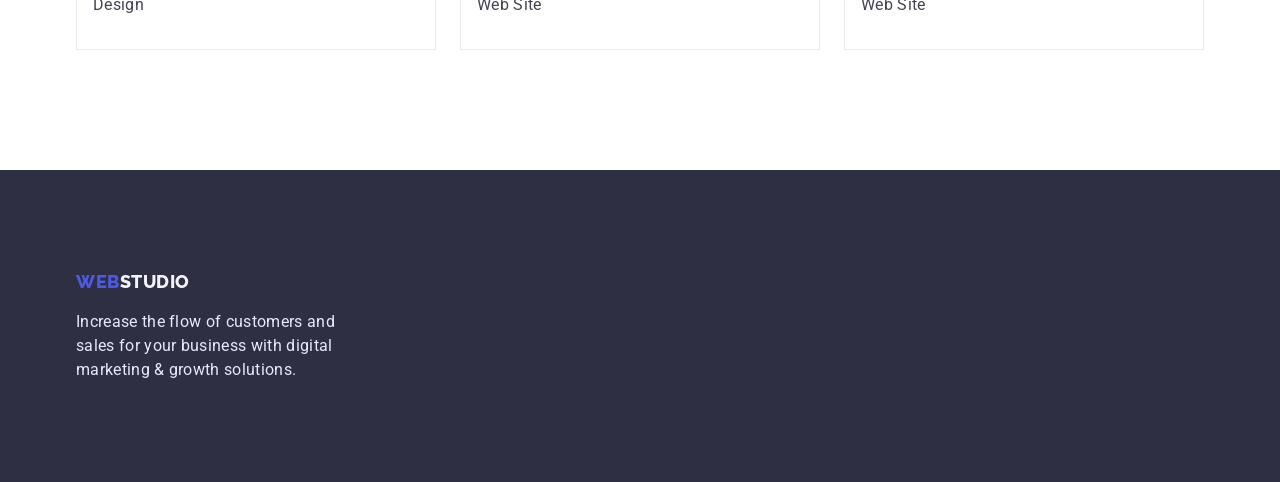
==== commit c4b33d7f: "Initial commit" ====
--- a/portfolio.html
+++ b/portfolio.html
@@ -1,207 +1,172 @@
 <!DOCTYPE html>
-<html lang="ru">
+<html lang="en">
   <head>
     <meta charset="UTF-8" />
     <meta http-equiv="X-UA-Compatible" content="IE=edge" />
     <meta name="viewport" content="width=device-width, initial-scale=1.0" />
     <title>Document</title>
+
     <link rel="preconnect" href="https://fonts.googleapis.com" />
     <link rel="preconnect" href="https://fonts.gstatic.com" crossorigin />
     <link
-      href="https://fonts.googleapis.com/css2?family=Raleway:wght@700&family=Roboto:wght@400;500;700;900&display=swap"
+      href="https://fonts.googleapis.com/css2?family=Raleway:wght@800&family=Roboto:wght@400;500;700;900&display=swap"
       rel="stylesheet"
     />
     <link
       rel="stylesheet"
-      href="https://cdnjs.cloudflare.com/ajax/libs/modern-normalize/1.1.0/modern-normalize.min.css"
-      integrity="sha512-wpPYUAdjBVSE4KJnH1VR1HeZfpl1ub8YT/NKx4PuQ5NmX2tKuGu6U/JRp5y+Y8XG2tV+wKQpNHVUX03MfMFn9Q=="
-      crossorigin="anonymous"
-      referrerpolicy="no-referrer"
+      href="https://cdn.jsdelivr.net/npm/modern-normalize@1.1.0/modern-normalize.min.css"
     />
-    <link rel="stylesheet" href="css/stules.css" />
+    <link rel="stylesheet" href="./css/styles.css" />
   </head>
   <body>
-    <!--Header section/шапка-->
-    <header class="header">
-      <div class="container header-container">
-        <nav class="header-nav">
-          <a class="logo" href=""><span class="logo-element">Web</span>Studio</a>
-          <ul class="header-list">
-            <li class="header-item">
-              <a class="header-link" href="index.html">Студия</a>
-            </li>
-            <li class="header-item">
-              <a class="header-link current-link" href="portfolio.html">Портфолио</a>
-            </li>
-            <li class="header-item">
-              <a class="header-link" href="">Контакты</a>
-            </li>
+    <!--header-->
+    <header class="header border-header">
+      <div class="container heder-container">
+        <nav class="nav">
+          <a class="logo" href="">WEB<span class="logo-dark">STUDIO</span></a>
+          <ul class="nav-list">
+            <li class="nav-item"><a class="nav-link" href="./index.html">Studio</a></li>
+            <li class="nav-item"><a class="nav-link" href="">Portfolio</a></li>
+            <li class="nav-item"><a class="nav-link" href="">Contacts</a></li>
           </ul>
         </nav>
-        <ul class="contacts">
-          <li class="contacts-item">
-            <a class="contacts-link" href="mailto:info@devstudio.com">
-              <svg class="svg-mail">
-                <use href="./images/icons.svg#mail"></use>
-              </svg>
-              info@devstudio.com</a
-            >
-          </li>
-          <li class="contacts-item">
-            <a class="contacts-link" href="tel:+380961111111">
-              <svg class="svg-smartphone">
-                <use href="./images/icons.svg#smartphone"></use>
-              </svg>
-              +38 096 111 11 11</a
-            >
-          </li>
-        </ul>
+        <address class="contact">
+          <a class="text contact-mail" href="mailto:info@devstudio.com">info@devstudio.com</a>
+          <a class="text contact-tel" href="tel:+110001111111">+11 (000) 111-11-11</a>
+        </address>
       </div>
     </header>
     <main>
-      <!--portfolio button-->
-      <section class="section">
+      <!--section-btn-->
+      <section class="portfolio-section">
         <div class="container">
-          <ul class="portfolio-list">
-            <li class="portfolio-btn"><button type="button" class="text-btn">Все</button></li>
-            <li class="portfolio-btn"><button type="button" class="text-btn">Веб-сайты</button></li>
-            <li class="portfolio-btn">
-              <button type="button" class="text-btn">Приложения</button>
+          <h1 class="hidden-title" hidden>About work</h1>
+          <ul class="btn-list">
+            <li class="btn-item">
+              <button class="btn btn-text" type="button">All</button>
             </li>
-            <li class="portfolio-btn"><button type="button" class="text-btn">Дизайн</button></li>
-            <li class="portfolio-btn"><button type="button" class="text-btn">Маркетинг</button></li>
+
+            <li class="btn-item">
+              <button class="btn btn-text" type="button">Web Site</button>
+            </li>
+
+            <li class="btn-item">
+              <button class="btn btn-text" type="button">App</button>
+            </li>
+
+            <li class="btn-item">
+              <button class="btn btn-text" type="button">Design</button>
+            </li>
+
+            <li class="btn-item">
+              <button class="btn btn-text" type="button">Marketing</button>
+            </li>
           </ul>
-          <!--portfolio-->
-          <ul class="portfolio-img-list">
-            <li class="portfolio-item">
-              <img
-                src="./images/portfolio/technoquack.jpg"
-                alt="две девушки и мужчина"
-                width="370"
-              />
-              <div class="portfolio-kard">
-                <h2 class="portfolio-title">Технокряк</h2>
-                <p class="portfolio-text">Веб-сайт</p>
-              </div>
+
+          <!--card-set-->
+          <ul class="card-set">
+            <li class="card-item">
+              <a class="card-link" href="">
+                <img src="./images/portfolio/bank.jpg" alt="photo" width="360" />
+                <div class="card-content">
+                  <h2 class="suptitle">Banking App Interface Concept</h2>
+                  <p class="card-text">App</p>
+                </div>
+              </a>
             </li>
-            <li class="portfolio-item">
-              <img src="./images/portfolio/neworlean.jpg" alt="двoе мужчин с мячом " width="370" />
-              <div class="portfolio-kard">
-                <h2 class="portfolio-title">Постер New Orlean vs Golden Star</h2>
-                <p class="portfolio-text">Дизайн</p>
-              </div>
+
+            <li class="card-item">
+              <a class="card-link" href="">
+                <img src="./images/portfolio/tel.jpg" alt="photo" width="360" />
+                <div class="card-content">
+                  <h2 class="suptitle">Cashless Payment</h2>
+                  <p class="card-text">Marketing</p>
+                </div>
+              </a>
             </li>
-            <li class="portfolio-item">
-              <img src="./images/portfolio/seafood.jpg" alt="рыба" width="370" />
-              <div class="portfolio-kard">
-                <h2 class="portfolio-title">Ресторан Seafood</h2>
-                <p class="portfolio-text">Приложение</p>
-              </div>
+
+            <li class="card-item">
+              <a class="card-link" href="">
+                <img src="./images/portfolio/note.jpg" alt="photo" width="360" />
+                <div class="card-content">
+                  <h2 class="suptitle">Meditaion App</h2>
+                  <p class="card-text">App</p>
+                </div>
+              </a>
             </li>
-            <li class="portfolio-item">
-              <img src="./images/portfolio/prime.jpg" alt="наушники" width="370" />
-              <div class="portfolio-kard">
-                <h2 class="portfolio-title">Проект Prime</h2>
-                <p class="portfolio-text">Маркетинг</p>
-              </div>
+
+            <li class="card-item">
+              <a class="card-link" href="">
+                <img src="./images/portfolio/car.jpg" alt="photo" width="360" />
+                <div class="card-content">
+                  <h2 class="suptitle">Taxi Service</h2>
+                  <p class="card-text">Marketing</p>
+                </div>
+              </a>
             </li>
-            <li class="portfolio-item">
-              <img src="./images/portfolio/boxes.jpg" alt=" две коробки" width="370" />
-              <div class="portfolio-kard">
-                <h2 class="portfolio-title">Проект Boxes</h2>
-                <p class="portfolio-text">Приложение</p>
-              </div>
+
+            <li class="card-item">
+              <a class="card-link" href="">
+                <img src="./images/portfolio/skrin.jpg" alt="photo" width="360" />
+                <div class="card-content">
+                  <h2 class="suptitle">Screen Illustrations</h2>
+                  <p class="card-text">Design</p>
+                </div>
+              </a>
             </li>
-            <li class="portfolio-item">
-              <img src="./images/portfolio/inspiration.jpg" alt="монитор" width="370" />
-              <div class="portfolio-kard">
-                <h2 class="portfolio-title">Inspiration has no Borders</h2>
-                <p class="portfolio-text">Веб-сайт</p>
-              </div>
+
+            <li class="card-item">
+              <a class="card-link" href="">
+                <img src="./images/portfolio/girl.jpg" alt="photo" width="360" />
+                <div class="card-content">
+                  <h2 class="suptitle">Online Courses</h2>
+                  <p class="card-text">Marketing</p>
+                </div>
+              </a>
             </li>
-            <li class="portfolio-item">
-              <img src="./images/portfolio/limited.jpg" alt="книга" width="370" />
-              <div class="portfolio-kard">
-                <h2 class="portfolio-title">Издание Limited Edition</h2>
-                <p class="portfolio-text">Дизайн</p>
-              </div>
+
+            <li class="card-item">
+              <a class="card-link" href="">
+                <img src="./images/portfolio/make.jpg" alt="photo" width="360" />
+                <div class="card-content">
+                  <h2 class="suptitle">Instagram Stories Concept</h2>
+                  <p class="card-text">Design</p>
+                </div>
+              </a>
             </li>
-            <li class="portfolio-item">
-              <img src="./images/portfolio/lab.jpg" alt="этикетка" width="370" />
-              <div class="portfolio-kard">
-                <h2 class="portfolio-title">Проект LAB</h2>
-                <p class="portfolio-text">Маркетинг</p>
-              </div>
+
+            <li class="card-item">
+              <a class="card-link" href="">
+                <img src="./images/portfolio/save.jpg" alt="photo" width="360" />
+                <div class="card-content">
+                  <h2 class="suptitle">Organic Food</h2>
+                  <p class="card-text">Web Site</p>
+                </div>
+              </a>
             </li>
-            <li class="portfolio-item">
-              <img src="./images/portfolio/business.jpg" alt="ноутбук" width="370" />
-              <div class="portfolio-kard">
-                <h2 class="portfolio-title">Growing Business</h2>
-                <p class="portfolio-text">Приложение</p>
-              </div>
+
+            <li class="card-item">
+              <a class="card-link" href="">
+                <img src="./images/portfolio/milk.jpg" alt="photo" width="360" />
+                <div class="card-content">
+                  <h2 class="suptitle">Fresh Coffee</h2>
+                  <p class="card-text">Web Site</p>
+                </div>
+              </a>
             </li>
           </ul>
         </div>
       </section>
     </main>
-    <!--footer section/футер-->
+
+    <!--footer-->
     <footer class="footer">
-      <div class="container nav">
-        <div class="footer-address">
-          <a class="logo dark" href=""><span class="logo-element">Web</span>Studio</a>
-          <address class="address">
-            <ul class="address-list">
-              <li class="fooer-item">
-                <a
-                  class="adress-maps"
-                  href="https://goo.gl/maps/gGmX7VC3EeBHj8JXA"
-                  target="_blank"
-                  rel="noopener noreferrer"
-                  >г. Киев, пр-т Леси Украинки, 26</a
-                >
-              </li>
-              <li class="fooer-item">
-                <a class="footer-mail" href="mailto:info@example.com">info@example.com</a>
-              </li>
-              <li class="fooer-item">
-                <a class="footer-tel" href="tel:+380991111111">+38 099 111 11 11</a>
-              </li>
-            </ul>
-          </address>
-        </div>
-        <div class="fooer-social">
-          <h2 class="social-title">присоединяйтесь</h2>
-          <ul class="social-list">
-            <li class="social-item">
-              <a class="social-link" href="" target="_blank" rel="nofollow noopener noreferrer">
-                <svg class="svg-social">
-                  <use href="./images/icons.svg#instagram"></use>
-                </svg>
-              </a>
-            </li>
-            <li class="social-item">
-              <a class="social-link" href="" target="_blank" rel="nofollow noopener noreferrer">
-                <svg class="svg-social">
-                  <use href="./images/icons.svg#twitter"></use>
-                </svg>
-              </a>
-            </li>
-            <li class="social-item">
-              <a class="social-link" href="" target="_blank" rel="nofollow noopener noreferrer">
-                <svg class="svg-social">
-                  <use href="./images/icons.svg#facebook"></use>
-                </svg>
-              </a>
-            </li>
-            <li class="">
-              <a class="social-link" href="" target="_blank" rel="nofollow noopener noreferrer">
-                <svg class="svg-social">
-                  <use href="./images/icons.svg#linkedin"></use>
-                </svg>
-              </a>
-            </li>
-          </ul>
-        </div>
+      <div class="container">
+        <a class="logo" href="">WEB<span class="logo-withe">STUDIO</span></a>
+        <p class="footer-text">
+          Increase the flow of customers and sales for your business with digital marketing & growth
+          solutions.
+        </p>
       </div>
     </footer>
   </body>
--- a/css/styles.css
+++ b/css/styles.css
@@ -0,0 +1,306 @@
+:root {
+  --primari-font: 'Roboto', sans-serif;
+  --secondari-font: 'Raleway', sans-serif;
+  --primari-text-color: #434455;
+  --secondari-text-color: #2e2f42;
+  --footer-text-color: #e7e9fc;
+  --withe-text-color: #ffffff;
+  --withe-logo-color: #f4f4fd;
+  --logo-hover-color: #4d5ae5;
+  --hover-btn-color: #404bbf;
+}
+
+/*=====================reset============================================*/
+h1,
+h2,
+h3,
+h4,
+p {
+  margin-top: 0;
+  margin-bottom: 0;
+}
+
+a {
+  text-decoration: none;
+}
+ul {
+  list-style: none;
+  margin-top: 0;
+  margin-bottom: 0;
+  padding-left: 0;
+}
+img {
+  display: block;
+  max-width: 100%;
+  height: auto;
+}
+button {
+  cursor: pointer;
+}
+
+/*=====================================componets============================================*/
+.container {
+  max-width: 1158px;
+  margin: 0 auto;
+  padding: 0 15px;
+}
+.section-container {
+  padding-top: 120px;
+  padding-bottom: 120px;
+}
+.section {
+  padding-top: 120px;
+  padding-bottom: 120px;
+}
+
+.title {
+  font-weight: 700;
+  font-size: 36px;
+  line-height: 1.1;
+  text-align: center;
+  letter-spacing: 0.02em;
+  margin-bottom: 72px;
+  color: var(--secondari-text-color);
+  flex-wrap: wrap;
+  align-content: stretch;
+  flex-direction: row;
+}
+.hidden-title {
+  position: absolute;
+  white-space: nowrap;
+  width: 1px;
+  height: 1px;
+  overflow: hidden;
+  border: 0;
+  padding: 0;
+  clip: rect(0 0 0 0);
+  clip-path: inset(50%);
+  margin: -1px;
+}
+.suptitle {
+  font-weight: 500;
+  font-size: 20px;
+  line-height: 1.2;
+  margin-bottom: 8px;
+  color: var(--secondari-text-color);
+}
+.btn {
+  font-weight: 500;
+  font-size: 16px;
+  line-height: 1.5;
+  display: flex;
+  align-items: center;
+  text-align: center;
+  letter-spacing: 0.04em;
+  border-radius: 4px;
+  align-content: center;
+}
+.card-content {
+  padding: 32px 16px;
+
+  border: 1px solid var(--footer-text-color);
+  border-top: none;
+  background-color: var(--withe-text-color);
+}
+/*=======================================body=======================================*/
+body {
+  font-family: 'Roboto', sans-serif;
+  color: var(--primari-text-color);
+  background-color: #ffffff;
+  font-size: 16px;
+  line-height: 1.5;
+  letter-spacing: 0.02em;
+}
+/*==================================logo styles====================================*/
+.logo {
+  font-family: var(--secondari-font);
+  font-style: normal;
+  font-weight: 800;
+  font-size: 18px;
+  line-height: 1.33;
+  letter-spacing: 0.03em;
+
+  color: var(--logo-hover-color);
+}
+.logo-dark {
+  color: var(--secondari-text-color);
+  margin-right: 76px;
+}
+.logo-withe {
+  color: var(--withe-logo-color);
+  display: inline-block;
+  margin-bottom: 16px;
+}
+/*-----------HOVER--------------*/
+.nav-link:hover,
+.nav-link:focus,
+.contact-mail:hover,
+.contact-mail:focus,
+.contact-tel:hover,
+.contact-tel:focus {
+  color: var(--logo-hover-color);
+}
+/*==================================heder====================================*/
+.header {
+  /* padding-top: 24px;
+  padding-bottom: 24px;*/
+}
+.nav {
+  padding-top: 24px;
+  padding-bottom: 24px;
+  margin-right: auto;
+}
+.heder-container,
+.nav,
+.nav-list {
+  display: flex;
+}
+.nav-list {
+  gap: 40px;
+}
+.nav-link {
+  font-weight: 500;
+  font-size: 16px;
+  line-height: 1.5;
+
+  color: var(--secondari-text-color);
+}
+
+.contact {
+  padding-top: 24px;
+  padding-bottom: 24px;
+}
+.contact-mail {
+  font-style: normal;
+  color: inherit;
+  margin-right: 40px;
+}
+.contact-tel {
+  font-style: normal;
+  color: inherit;
+}
+/*==================================hero====================================*/
+.hero {
+  background: var(--secondari-text-color);
+}
+.hero-section {
+  padding-top: 188px;
+  padding-bottom: 188px;
+}
+
+.main-title {
+  font-weight: 700;
+  font-size: 56px;
+  line-height: 1.11;
+  max-width: 494px;
+  margin: 0 auto;
+  margin-bottom: 48px;
+  color: var(--withe-text-color);
+}
+.modal-btn {
+  padding: 16px 32px;
+  color: var(--withe-text-color);
+  background-color: var(--logo-hover-color);
+  margin-left: auto;
+  margin-right: auto;
+}
+.modal-btn:hover,
+.modal-btn:focus {
+  background: var(--hover-btn-color);
+}
+/*===========================activity-company=====================================*/
+
+.activity-company-list {
+  display: flex;
+  flex-wrap: wrap;
+  column-gap: 24px;
+}
+.activity-company-item {
+  flex-basis: calc((100% - 3 * 24px) / 4);
+}
+/*-----------------------------work--------------------------------------------------*/
+.our-work {
+  padding-top: 0px;
+}
+.our-work-list {
+  display: flex;
+  flex-wrap: wrap;
+  column-gap: 24px;
+}
+.our-work-item {
+  flex-basis: calc((100% - 2 * 24px) / 3);
+}
+
+/*-----------------------------team---------------------------------------------------*/
+.team {
+  background-color: var(--withe-logo-color);
+}
+.team-list {
+  display: flex;
+  flex-wrap: wrap;
+  gap: 24px;
+}
+.team-item {
+  flex-basis: calc((100% - 3 * 24px) / 4);
+}
+.developer-name {
+  text-align: center;
+}
+.developer-descriptions {
+  text-align: center;
+}
+/*==================================footer====================================*/
+.footer {
+  background-color: var(--secondari-text-color);
+  padding-top: 100px;
+  padding-bottom: 100px;
+}
+
+.footer-text {
+  max-width: 264px;
+  color: var(--footer-text-color);
+}
+
+/*================///////////////////////////////======portfolio=========////////////////=================*/
+.border-header {
+  border-bottom: 1px solid var(--footer-text-color);
+}
+
+.portfolio-section {
+  padding-top: 96px;
+  padding-bottom: 120px;
+}
+.btn-list {
+  display: flex;
+  justify-content: center;
+  gap: 24px;
+  margin-bottom: 72px;
+}
+.btn-text {
+  padding: 12px 24px;
+  border: 1px solid var(--footer-text-color);
+  background: var(--withe-logo-color);
+  color: var(--logo-hover-color);
+}
+.btn-text:focus,
+.btn-text:hover {
+  background: var(--hover-btn-color);
+  color: var(--withe-text-color);
+}
+/*======================card-set=====================*/
+.card-set {
+  display: flex;
+  flex-wrap: wrap;
+  column-gap: 24px;
+  row-gap: 48px;
+}
+.card-item {
+  flex-basis: calc((100% - 2 * 24px) / 3);
+}
+.card-text {
+  color: var(--primari-text-color);
+}
+/*
+.project-item * {
+  outline: 1px solid tomato;
+}*/
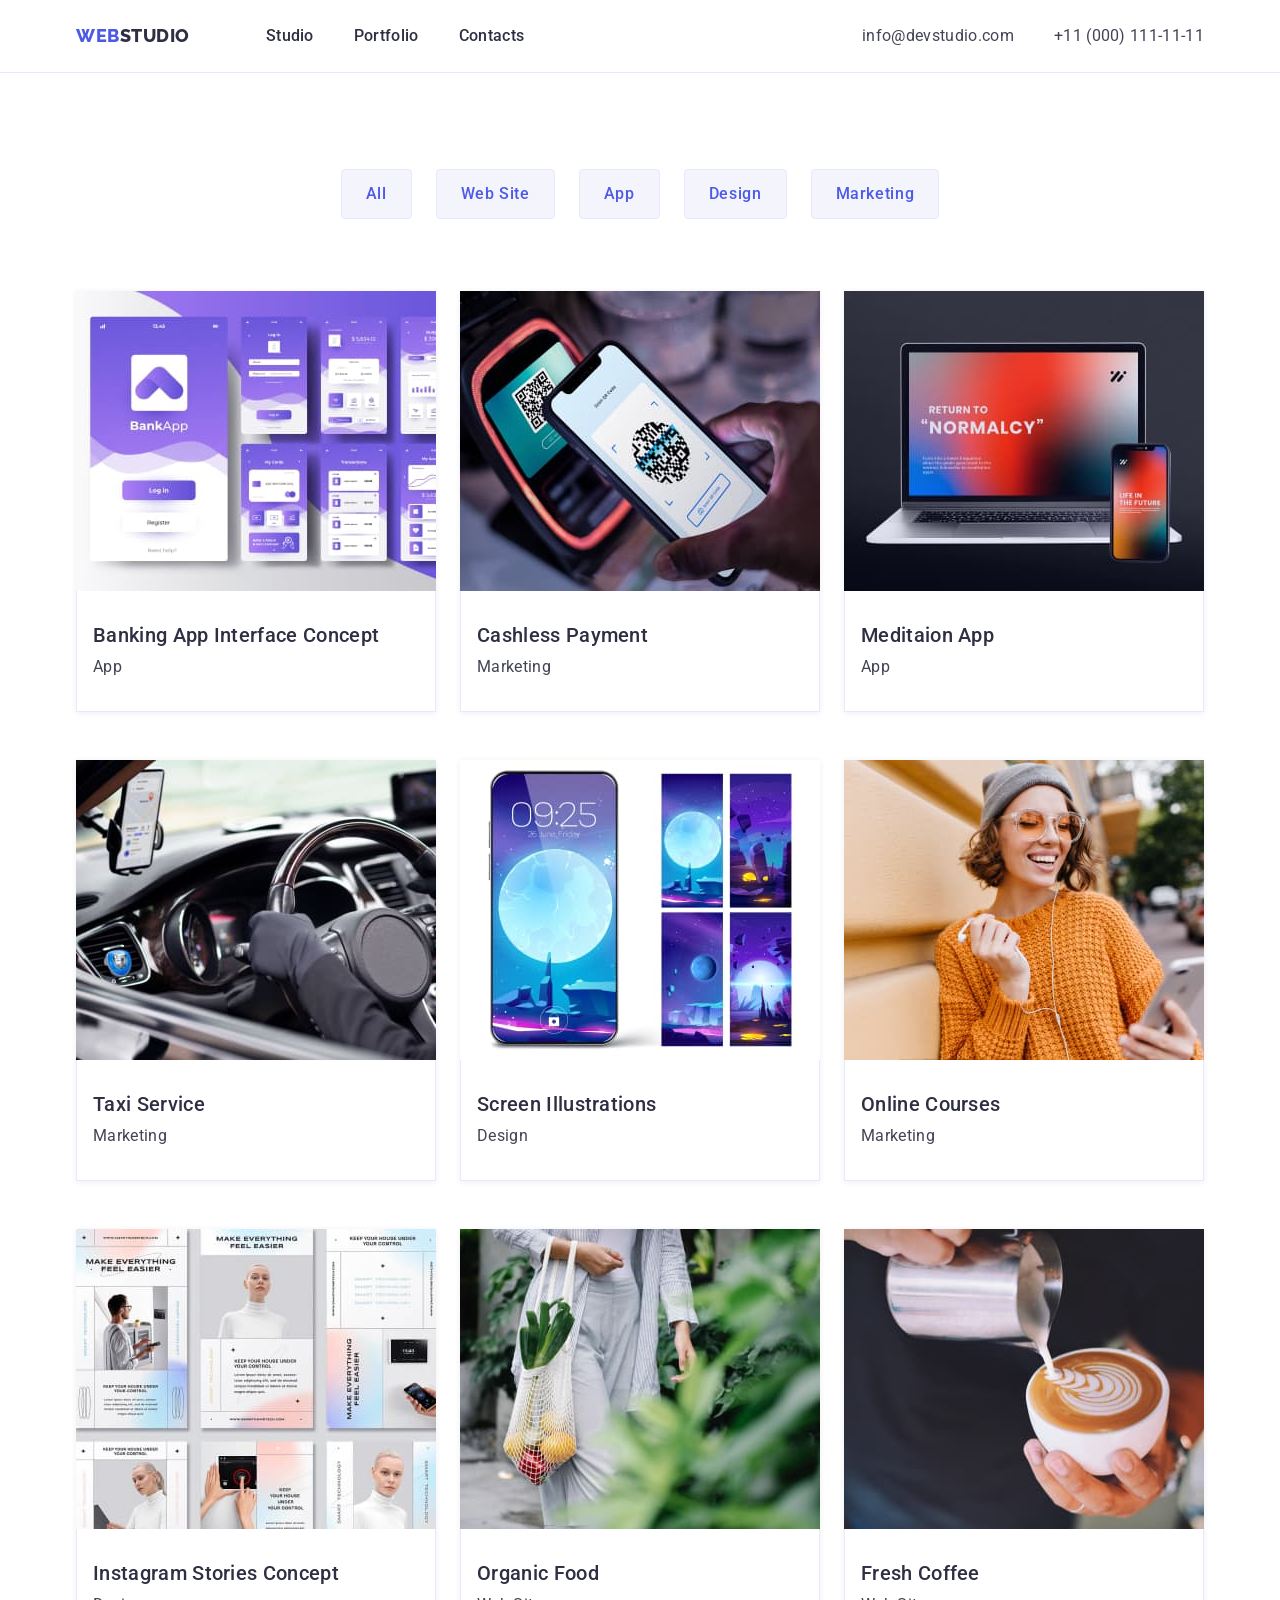
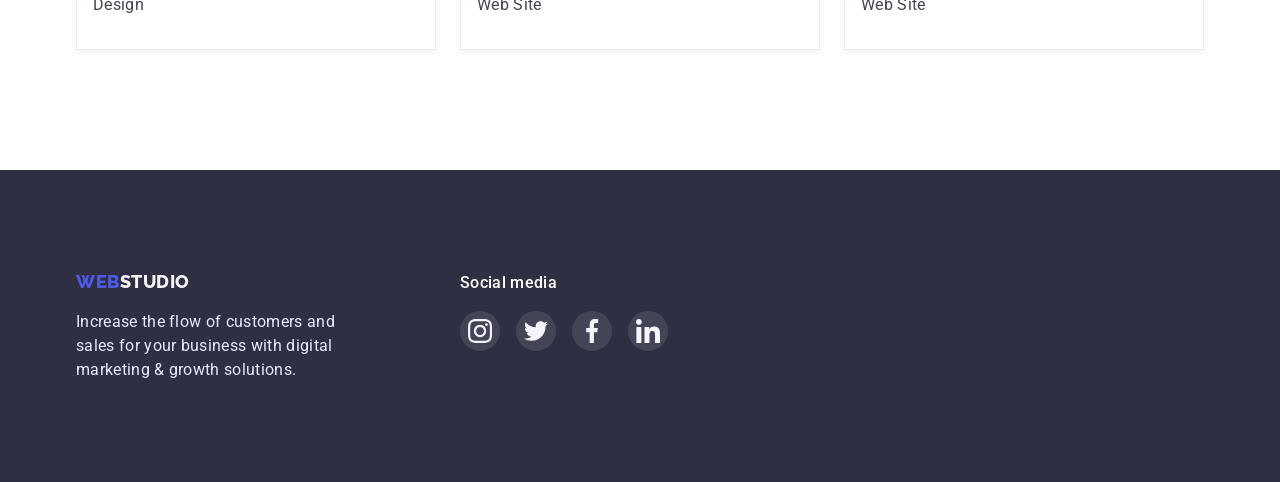
==== commit a148b263: "добавляє тінь на картку" ====
--- a/portfolio.html
+++ b/portfolio.html
@@ -20,10 +20,10 @@
   </head>
   <body>
     <!--header-->
-    <header class="header border-header">
+    <header class="header border-header ">
       <div class="container heder-container">
         <nav class="nav">
-          <a class="logo" href="">WEB<span class="logo-dark">STUDIO</span></a>
+          <a class="logo logo-header " href="">WEB<span class="logo-dark">STUDIO</span></a>
           <ul class="nav-list">
             <li class="nav-item"><a class="nav-link" href="./index.html">Studio</a></li>
             <li class="nav-item"><a class="nav-link" href="">Portfolio</a></li>
@@ -31,8 +31,12 @@
           </ul>
         </nav>
         <address class="contact">
-          <a class="text contact-mail" href="mailto:info@devstudio.com">info@devstudio.com</a>
-          <a class="text contact-tel" href="tel:+110001111111">+11 (000) 111-11-11</a>
+          <ul class="contact-list">
+            <li class="contact-item">
+              <a class="text contact-mail" href="mailto:info@devstudio.com">info@devstudio.com</a>
+            </li>
+            <li class="contact-item"><a class="text contact-tel" href="tel:+110001111111">+11 (000) 111-11-11</a></li>
+          </ul>
         </address>
       </div>
     </header>
@@ -66,93 +70,111 @@
           <!--card-set-->
           <ul class="card-set">
             <li class="card-item">
-              <a class="card-link" href="">
-                <img src="./images/portfolio/bank.jpg" alt="photo" width="360" />
-                <div class="card-content">
-                  <h2 class="suptitle">Banking App Interface Concept</h2>
-                  <p class="card-text">App</p>
-                </div>
-              </a>
-            </li>
-
-            <li class="card-item">
-              <a class="card-link" href="">
-                <img src="./images/portfolio/tel.jpg" alt="photo" width="360" />
-                <div class="card-content">
-                  <h2 class="suptitle">Cashless Payment</h2>
-                  <p class="card-text">Marketing</p>
-                </div>
-              </a>
-            </li>
-
-            <li class="card-item">
-              <a class="card-link" href="">
-                <img src="./images/portfolio/note.jpg" alt="photo" width="360" />
-                <div class="card-content">
-                  <h2 class="suptitle">Meditaion App</h2>
-                  <p class="card-text">App</p>
-                </div>
-              </a>
-            </li>
-
-            <li class="card-item">
-              <a class="card-link" href="">
-                <img src="./images/portfolio/car.jpg" alt="photo" width="360" />
-                <div class="card-content">
-                  <h2 class="suptitle">Taxi Service</h2>
-                  <p class="card-text">Marketing</p>
-                </div>
-              </a>
-            </li>
-
-            <li class="card-item">
-              <a class="card-link" href="">
-                <img src="./images/portfolio/skrin.jpg" alt="photo" width="360" />
-                <div class="card-content">
-                  <h2 class="suptitle">Screen Illustrations</h2>
-                  <p class="card-text">Design</p>
-                </div>
-              </a>
-            </li>
-
-            <li class="card-item">
-              <a class="card-link" href="">
-                <img src="./images/portfolio/girl.jpg" alt="photo" width="360" />
-                <div class="card-content">
-                  <h2 class="suptitle">Online Courses</h2>
-                  <p class="card-text">Marketing</p>
-                </div>
-              </a>
-            </li>
-
-            <li class="card-item">
-              <a class="card-link" href="">
-                <img src="./images/portfolio/make.jpg" alt="photo" width="360" />
-                <div class="card-content">
-                  <h2 class="suptitle">Instagram Stories Concept</h2>
-                  <p class="card-text">Design</p>
-                </div>
-              </a>
-            </li>
-
-            <li class="card-item">
-              <a class="card-link" href="">
-                <img src="./images/portfolio/save.jpg" alt="photo" width="360" />
-                <div class="card-content">
-                  <h2 class="suptitle">Organic Food</h2>
-                  <p class="card-text">Web Site</p>
-                </div>
-              </a>
-            </li>
-
-            <li class="card-item">
-              <a class="card-link" href="">
-                <img src="./images/portfolio/milk.jpg" alt="photo" width="360" />
-                <div class="card-content">
-                  <h2 class="suptitle">Fresh Coffee</h2>
-                  <p class="card-text">Web Site</p>
-                </div>
-              </a>
+              <div class="portfolio-card">
+                <a class="card-link" href="">
+                  <img src="./images/portfolio/bank.jpg" alt="photo" width="360" />
+                  <div class="card-content portfolio-card-content">
+                    <h2 class="suptitle">Banking App Interface Concept</h2>
+                    <p class="card-text">App</p>
+                  </div>
+                </a>
+              </div>
+            </li>
+
+            <li class="card-item">
+              <div class="portfolio-card">
+                <a class="card-link" href="">
+                  <img src="./images/portfolio/tel.jpg" alt="photo" width="360" />
+                  <div class="card-content">
+                    <h2 class="suptitle">Cashless Payment</h2>
+                    <p class="card-text">Marketing</p>
+                  </div>
+                </a>
+              </div>
+            </li>
+
+            <li class="card-item">
+              <div class="portfolio-card">
+                <a class="card-link" href="">
+                  <img src="./images/portfolio/note.jpg" alt="photo" width="360" />
+                  <div class="card-content">
+                    <h2 class="suptitle">Meditaion App</h2>
+                    <p class="card-text">App</p>
+                  </div>
+                </a>
+              </div>
+            </li>
+
+            <li class="card-item">
+              <div class="portfolio-card">
+                <a class="card-link" href="">
+                  <img src="./images/portfolio/car.jpg" alt="photo" width="360" />
+                  <div class="card-content">
+                    <h2 class="suptitle">Taxi Service</h2>
+                    <p class="card-text">Marketing</p>
+                  </div>
+                </a>
+              </div>
+            </li>
+
+            <li class="card-item">
+              <div class="portfolio-card">
+                <a class="card-link" href="">
+                  <img src="./images/portfolio/skrin.jpg" alt="photo" width="360" />
+                  <div class="card-content">
+                    <h2 class="suptitle">Screen Illustrations</h2>
+                    <p class="card-text">Design</p>
+                  </div>
+                </a>
+              </div>
+            </li>
+
+            <li class="card-item">
+              <div class="portfolio-card">
+                <a class="card-link" href="">
+                  <img src="./images/portfolio/girl.jpg" alt="photo" width="360" />
+                  <div class="card-content">
+                    <h2 class="suptitle">Online Courses</h2>
+                    <p class="card-text">Marketing</p>
+                  </div>
+                </a>
+              </div>
+            </li>
+
+            <li class="card-item">
+              <div class="portfolio-card">
+                <a class="card-link" href="">
+                  <img src="./images/portfolio/make.jpg" alt="photo" width="360" />
+                  <div class="card-content">
+                    <h2 class="suptitle">Instagram Stories Concept</h2>
+                    <p class="card-text">Design</p>
+                  </div>
+                </a>
+              </div>
+            </li>
+
+            <li class="card-item">
+              <div class="portfolio-card">
+                <a class="card-link" href="">
+                  <img src="./images/portfolio/save.jpg" alt="photo" width="360" />
+                  <div class="card-content">
+                    <h2 class="suptitle">Organic Food</h2>
+                    <p class="card-text">Web Site</p>
+                  </div>
+                </a>
+              </div>
+            </li>
+
+            <li class="card-item">
+              <div class="portfolio-card">
+                <a class="card-link" href="">
+                  <img src="./images/portfolio/milk.jpg" alt="photo" width="360" />
+                  <div class="card-content">
+                    <h2 class="suptitle">Fresh Coffee</h2>
+                    <p class="card-text">Web Site</p>
+                  </div>
+                </a>
+              </div>
             </li>
           </ul>
         </div>
@@ -161,12 +183,47 @@
 
     <!--footer-->
     <footer class="footer">
-      <div class="container">
-        <a class="logo" href="">WEB<span class="logo-withe">STUDIO</span></a>
-        <p class="footer-text">
-          Increase the flow of customers and sales for your business with digital marketing & growth
-          solutions.
-        </p>
+      <div class="container footer-container">
+        <div class="container-logo">
+          <a class="logo logo-footer" href="">WEB<span class="logo-withe">STUDIO</span></a>
+          <p class="footer-text">
+            Increase the flow of customers and sales for your business with digital marketing &
+            growth solutions.
+          </p>
+        </div>
+        <div class="Social media">
+          <h2 class="footer-suptitle">Social media</h2>
+          <ul class="footer-list-icon">
+            <li class="footer-item-icon">
+              <a class="footer-link-icon" href="">
+                <svg class="footer-icon">
+                  <use href="./images/icons.svg#instagram"></use>
+                </svg>
+              </a>
+            </li>
+            <li class="footer-item-icon">
+              <a class="footer-link-icon" href="">
+                <svg class="footer-icon">
+                  <use href="./images/icons.svg#twitter"></use>
+                </svg>
+              </a>
+            </li>
+            <li class="footer-item-icon">
+              <a class="footer-link-icon" href="">
+                <svg class="footer-icon">
+                  <use href="./images/icons.svg#facebook"></use>
+                </svg>
+              </a>
+            </li>
+            <li class="footer-item-icon">
+              <a class="footer-link-icon" href="">
+                <svg class="footer-icon">
+                  <use href="./images/icons.svg#linkedin"></use>
+                </svg>
+              </a>
+            </li>
+          </ul>
+        </div>
       </div>
     </footer>
   </body>
--- a/css/styles.css
+++ b/css/styles.css
@@ -1,13 +1,16 @@
 :root {
   --primari-font: 'Roboto', sans-serif;
   --secondari-font: 'Raleway', sans-serif;
+
   --primari-text-color: #434455;
   --secondari-text-color: #2e2f42;
-  --footer-text-color: #e7e9fc;
-  --withe-text-color: #ffffff;
-  --withe-logo-color: #f4f4fd;
-  --logo-hover-color: #4d5ae5;
-  --hover-btn-color: #404bbf;
+
+  --accent: #e7e9fc;
+  --withe: #ffffff;
+  --light: #f4f4fd;
+  --Primary-brand: #4d5ae5;
+  --Primary-brand-accent: #404bbf;
+  --success: #31d0aa;
 }
 
 /*=====================reset============================================*/
@@ -39,20 +42,16 @@
 }
 
 /*=====================================componets============================================*/
+
+.section {
+  padding-top: 120px;
+  padding-bottom: 120px;
+}
 .container {
   max-width: 1158px;
   margin: 0 auto;
   padding: 0 15px;
 }
-.section-container {
-  padding-top: 120px;
-  padding-bottom: 120px;
-}
-.section {
-  padding-top: 120px;
-  padding-bottom: 120px;
-}
-
 .title {
   font-weight: 700;
   font-size: 36px;
@@ -61,9 +60,6 @@
   letter-spacing: 0.02em;
   margin-bottom: 72px;
   color: var(--secondari-text-color);
-  flex-wrap: wrap;
-  align-content: stretch;
-  flex-direction: row;
 }
 .hidden-title {
   position: absolute;
@@ -98,15 +94,15 @@
 .card-content {
   padding: 32px 16px;
 
-  border: 1px solid var(--footer-text-color);
+  border: 1px solid var(--accent);
   border-top: none;
-  background-color: var(--withe-text-color);
+  background-color: var(--withe);
 }
 /*=======================================body=======================================*/
 body {
   font-family: 'Roboto', sans-serif;
   color: var(--primari-text-color);
-  background-color: #ffffff;
+  background-color: var(--withe);
   font-size: 16px;
   line-height: 1.5;
   letter-spacing: 0.02em;
@@ -120,17 +116,16 @@
   line-height: 1.33;
   letter-spacing: 0.03em;
 
-  color: var(--logo-hover-color);
+  color: var(--Primary-brand);
 }
 .logo-dark {
   color: var(--secondari-text-color);
   margin-right: 76px;
-}
+  }
 .logo-withe {
-  color: var(--withe-logo-color);
+  color: var(--light);
   display: inline-block;
-  margin-bottom: 16px;
-}
+  }
 /*-----------HOVER--------------*/
 .nav-link:hover,
 .nav-link:focus,
@@ -138,22 +133,22 @@
 .contact-mail:focus,
 .contact-tel:hover,
 .contact-tel:focus {
-  color: var(--logo-hover-color);
+  color: var(--Primary-brand-accent);
 }
 /*==================================heder====================================*/
-.header {
-  /* padding-top: 24px;
-  padding-bottom: 24px;*/
-}
+
 .nav {
-  padding-top: 24px;
-  padding-bottom: 24px;
   margin-right: auto;
 }
 .heder-container,
 .nav,
 .nav-list {
   display: flex;
+  align-items: center;
+}
+.logo-header{
+  padding-top: 24px;
+  padding-bottom: 24px;
 }
 .nav-list {
   gap: 40px;
@@ -162,32 +157,40 @@
   font-weight: 500;
   font-size: 16px;
   line-height: 1.5;
-
-  color: var(--secondari-text-color);
-}
-
-.contact {
   padding-top: 24px;
   padding-bottom: 24px;
+  color: var(--secondari-text-color);
+}
+.contact-list {
+  display: flex;
+  align-items: center;
 }
 .contact-mail {
+  display: inline-block;
   font-style: normal;
   color: inherit;
   margin-right: 40px;
+  padding-top: 24px;
+  padding-bottom: 24px;
 }
 .contact-tel {
   font-style: normal;
   color: inherit;
+  padding-top: 24px;
+  padding-bottom: 24px;
 }
 /*==================================hero====================================*/
 .hero {
-  background: var(--secondari-text-color);
-}
-.hero-section {
+  max-width: 1440px;
+  margin: auto;
   padding-top: 188px;
   padding-bottom: 188px;
-}
-
+  background-image: linear-gradient(rgba(46, 47, 66, 0.7), rgba(46, 47, 66, 0.7)),
+    url(/images/hero/hero.jpg);
+  background-color: #2e2f42;
+  background-repeat: no-repeat;
+  background-position: center;
+}
 .main-title {
   font-weight: 700;
   font-size: 56px;
@@ -195,18 +198,21 @@
   max-width: 494px;
   margin: 0 auto;
   margin-bottom: 48px;
-  color: var(--withe-text-color);
+  color: var(--withe);
+  text-align: center;
 }
 .modal-btn {
   padding: 16px 32px;
-  color: var(--withe-text-color);
-  background-color: var(--logo-hover-color);
+  color: var(--withe);
+  background-color: var(--Primary-brand);
   margin-left: auto;
   margin-right: auto;
+  border: none;
 }
 .modal-btn:hover,
 .modal-btn:focus {
-  background: var(--hover-btn-color);
+  background: var(--Primary-brand-accent);
+  box-shadow: 0px 4px 4px rgba(0, 0, 0, 0.15);
 }
 /*===========================activity-company=====================================*/
 
@@ -217,6 +223,21 @@
 }
 .activity-company-item {
   flex-basis: calc((100% - 3 * 24px) / 4);
+}
+.company-icon-box {
+  width: 264px;
+  height: 112px;
+  margin-bottom: 8px;
+  display: flex;
+  justify-content: center;
+  align-items: center;
+
+  background: var(--light);
+  border-radius: 4px;
+}
+.company-icon {
+  width: 64px;
+  height: 64px;
 }
 /*-----------------------------work--------------------------------------------------*/
 .our-work {
@@ -233,7 +254,7 @@
 
 /*-----------------------------team---------------------------------------------------*/
 .team {
-  background-color: var(--withe-logo-color);
+  background-color: var(--light);
 }
 .team-list {
   display: flex;
@@ -243,27 +264,142 @@
 .team-item {
   flex-basis: calc((100% - 3 * 24px) / 4);
 }
+.card-team {
+  box-shadow: 0px 1px 6px rgba(46, 47, 66, 0.08), 0px 1px 1px rgba(46, 47, 66, 0.16),
+    0px 2px 1px rgba(46, 47, 66, 0.08);
+}
 .developer-name {
   text-align: center;
 }
 .developer-descriptions {
   text-align: center;
-}
+  margin-bottom: 8px;
+}
+/*==================================social=====================================*/
+.social-list {
+  display: flex;
+  justify-content: center;
+  gap: 23px;
+}
+.social-item {
+  width: 40px;
+  height: 40px;
+}
+.social-link {
+  width: 100%;
+  height: 100%;
+  display: flex;
+  justify-content: center;
+  align-items: center;
+  background-color: var(--Primary-brand);
+  border-radius: 50%;
+  fill: var(--light);
+}
+.social-link:hover,
+.social-link :focus {
+  background-color: var(--Primary-brand-accent);
+}
+.social-icon {
+  width: 16px;
+  height: 16px;
+}
+/*==================================customers=====================================*/
+.customers-list {
+  display: flex;
+  justify-content: center;
+  gap: 24px;
+}
+.customers-item {
+  width: 168px;
+  height: 88px;
+}
+.customers-link {
+  width: 100%;
+  height: 100%;
+  display: flex;
+  justify-content: center;
+  align-items: center;
+  border: 1px solid #8e8f99;
+  border-radius: 4px;
+  fill: #8e8f99;
+}
+.customers-link:hover,
+.customers-link:focus {
+  border-color: var(--Primary-brand-accent);
+}
+.customers-icon {
+  width: 104px;
+  height: 56px;
+}
+.customers-link:hover .customers-icon,
+.customers-link:focus .customers-icon {
+  fill: var(--Primary-brand-accent);
+}
+
 /*==================================footer====================================*/
 .footer {
-  background-color: var(--secondari-text-color);
+  background-color: #2e2f42;
   padding-top: 100px;
   padding-bottom: 100px;
 }
+.footer-container {
+  display: flex;
+  align-items: baseline;
+}
+.container-logo {
+  margin-right: 120px;
+}
+.logo-footer{
+  display: block;
+  margin-bottom: 16px;
+}
 
 .footer-text {
   max-width: 264px;
-  color: var(--footer-text-color);
+  color: var(--accent);
+}
+/*==============================footer-icon==========================*/
+
+.footer-suptitle {
+  font-weight: 500;
+  font-size: 16px;
+  line-height: 1.5;
+  letter-spacing: 0.02em;
+
+  color: var(--withe);
+  margin-bottom: 16px;
+}
+.footer-list-icon {
+  display: flex;
+  gap: 16px;
+}
+.footer-item-icon {
+  width: 40px;
+  height: 40px;
+}
+.footer-link-icon {
+  width: 100%;
+  height: 100%;
+  display: flex;
+  justify-content: center;
+  align-items: center;
+
+  background: rgba(255, 255, 255, 0.1);
+  border-radius: 50%;
+  fill: var(--light);
+}
+.footer-link-icon:hover,
+.footer-link-icon:focus {
+  background-color: var(--success);
+}
+.footer-icon {
+  width: 24px;
+  height: 24px;
 }
 
 /*================///////////////////////////////======portfolio=========////////////////=================*/
 .border-header {
-  border-bottom: 1px solid var(--footer-text-color);
+  border-bottom: 1px solid var(--accent);
 }
 
 .portfolio-section {
@@ -278,14 +414,24 @@
 }
 .btn-text {
   padding: 12px 24px;
-  border: 1px solid var(--footer-text-color);
-  background: var(--withe-logo-color);
-  color: var(--logo-hover-color);
+  border: 1px solid var(--accent);
+  background: var(--light);
+  color: var(--Primary-brand);
 }
 .btn-text:focus,
 .btn-text:hover {
-  background: var(--hover-btn-color);
-  color: var(--withe-text-color);
+  background: var(--Primary-brand-accent);
+  color: var(--withe);
+  box-shadow: 0px 3px 1px rgba(0, 0, 0, 0.1), 0px 2px 1px rgba(0, 0, 0, 0.08),
+    0px 2px 2px rgba(0, 0, 0, 0.12);
+}
+.portfolio-card {
+  box-shadow: 0px 1px 6px rgba(46, 47, 66, 0.08);
+}
+.portfolio-card:hover,
+.portfolio-card:focus {
+  box-shadow: 0px 1px 6px rgba(46, 47, 66, 0.08), 0px 1px 1px rgba(46, 47, 66, 0.16),
+    0px 2px 1px rgba(46, 47, 66, 0.08);
 }
 /*======================card-set=====================*/
 .card-set {
